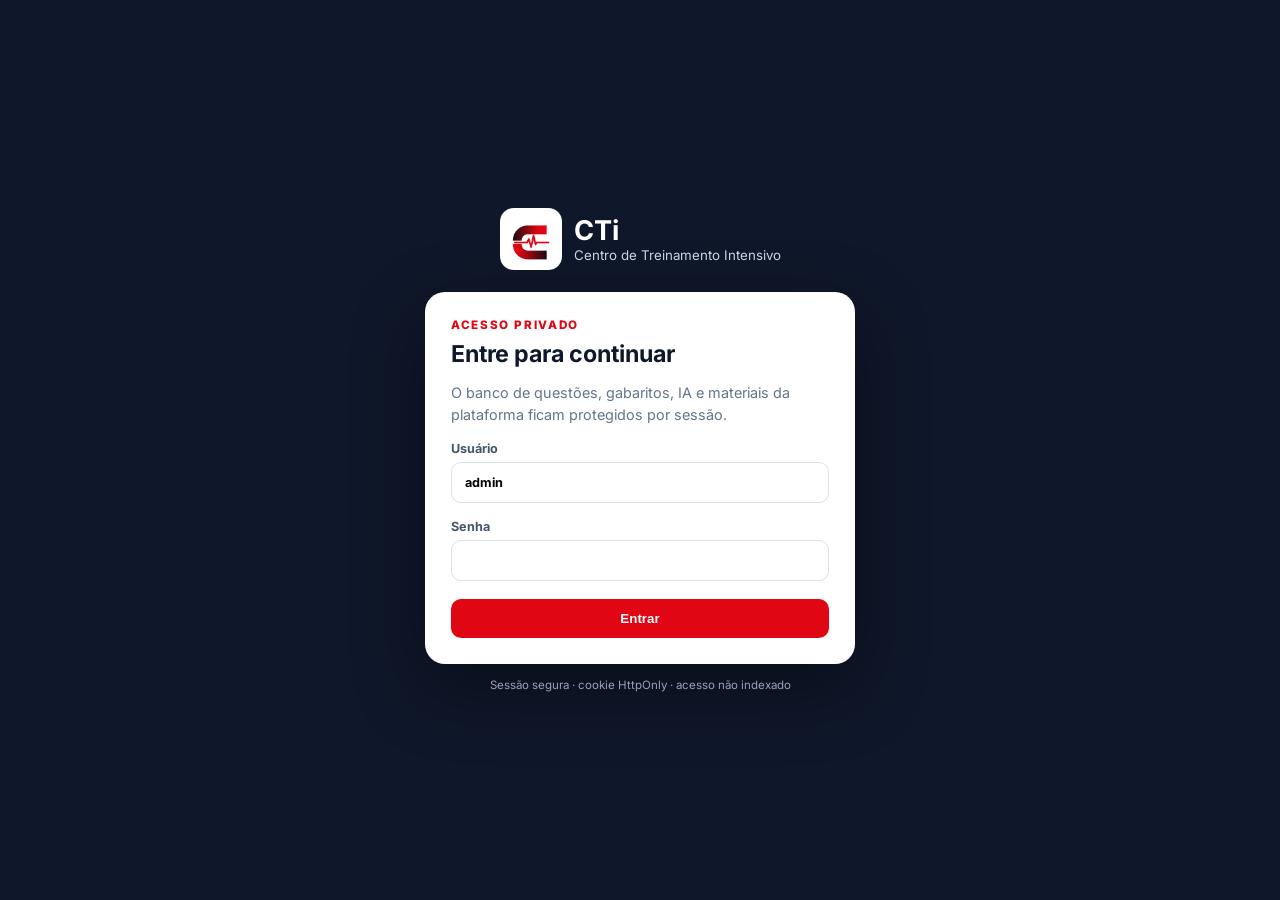
==== static/login.html @ 2bd8fee7 "Add files via upload" ====
<!doctype html>
<html lang="pt-BR">
<head>
<meta charset="utf-8">
<meta name="viewport" content="width=device-width,initial-scale=1,viewport-fit=cover">
<meta name="theme-color" content="#0F172A">
<meta name="robots" content="noindex,nofollow,noarchive">
<title>CTi · Acesso privado</title>
<link rel="icon" type="image/png" href="/static/img/favicon-32.png">
<link rel="preload" href="/static/fonts/inter-latin.woff2" as="font" type="font/woff2" crossorigin>
<style>
@font-face{font-family:Inter;src:url(/static/fonts/inter-latin.woff2) format('woff2');font-display:swap;font-weight:400 800}
*{box-sizing:border-box}body{margin:0;min-height:100svh;display:grid;place-items:center;background:#0f172a;font-family:Inter,system-ui,sans-serif;color:#0f172a;padding:24px}.wrap{width:min(430px,100%)}.brand{display:flex;justify-content:center;align-items:center;gap:12px;margin-bottom:22px;color:#fff}.brand img{width:62px;height:62px}.brand strong{font-size:1.7rem}.brand small{display:block;color:#cbd5e1}.card{background:#fff;border-radius:20px;padding:26px;box-shadow:0 24px 70px #0006}.tag{font-size:.73rem;text-transform:uppercase;letter-spacing:.14em;color:#e10613;font-weight:800}.card h1{font-size:1.45rem;margin:8px 0 6px}.muted{color:#64748b;font-size:.9rem;line-height:1.5}.f{display:block;margin-top:16px;font-size:.79rem;font-weight:700;color:#475569}.f input{width:100%;margin-top:6px;border:1px solid #dbe1ea;border-radius:10px;padding:12px 13px;font:inherit;outline:none;background:#fff}.f input:focus{border-color:#e10613;box-shadow:0 0 0 3px #e1061320}.btn{width:100%;border:0;border-radius:10px;background:#e10613;color:#fff;padding:12px;margin-top:18px;font-weight:800;cursor:pointer}.btn:disabled{opacity:.6;cursor:wait}.err{display:none;background:#fee2e2;color:#991b1b;border-radius:9px;padding:10px 12px;margin-top:12px;font-size:.85rem}.foot{text-align:center;color:#94a3b8;font-size:.72rem;margin-top:14px}.cfg{background:#fff7ed;color:#9a3412;border-radius:9px;padding:10px 12px;margin-top:12px;font-size:.84rem;display:none}@media(max-width:480px){body{padding:16px}.card{padding:22px;border-radius:16px}.brand{justify-content:flex-start}.brand img{width:52px;height:52px}}
</style>
</head>
<body><div class="wrap">
<div class="brand"><img src="/static/img/icon-192.png" alt="CTi"><div><strong>CTi</strong><small>Centro de Treinamento Intensivo</small></div></div>
<div class="card">
<div class="tag">Acesso privado</div><h1>Entre para continuar</h1>
<p class="muted">O banco de questões, gabaritos, IA e materiais da plataforma ficam protegidos por sessão.</p>
<form id="form" autocomplete="on">
<label class="f">Usuário<input id="user" name="username" autocomplete="username" value="admin" required></label>
<label class="f">Senha<input id="pass" name="password" type="password" autocomplete="current-password" required></label>
<button class="btn" id="btn" type="submit">Entrar</button>
<div class="err" id="err"></div><div class="cfg" id="cfg"></div>
</form>
</div><div class="foot">Sessão segura · cookie HttpOnly · acesso não indexado</div>
</div>
<script>
const f=document.getElementById('form'),b=document.getElementById('btn'),e=document.getElementById('err'),c=document.getElementById('cfg');
async function status(){try{const r=await fetch('/api/auth/status',{cache:'no-store'}),j=await r.json();if(j.authenticated)location.replace('/');if(j.configured===false){c.style.display='block';c.textContent='A segurança ainda não foi configurada na hospedagem. Defina CTI_ACCESS_PASSWORD nas variáveis de ambiente da Vercel.';b.disabled=true}}catch{}}
f.addEventListener('submit',async ev=>{ev.preventDefault();e.style.display='none';b.disabled=true;b.textContent='Entrando…';try{const r=await fetch('/api/auth/login',{method:'POST',headers:{'Content-Type':'application/json'},body:JSON.stringify({username:document.getElementById('user').value,password:document.getElementById('pass').value})});const j=await r.json().catch(()=>({}));if(!r.ok)throw new Error(j.detail||'Não foi possível entrar.');location.replace('/')}catch(x){e.textContent=x.message;e.style.display='block';b.disabled=false;b.textContent='Entrar'}});status();
</script></body></html>
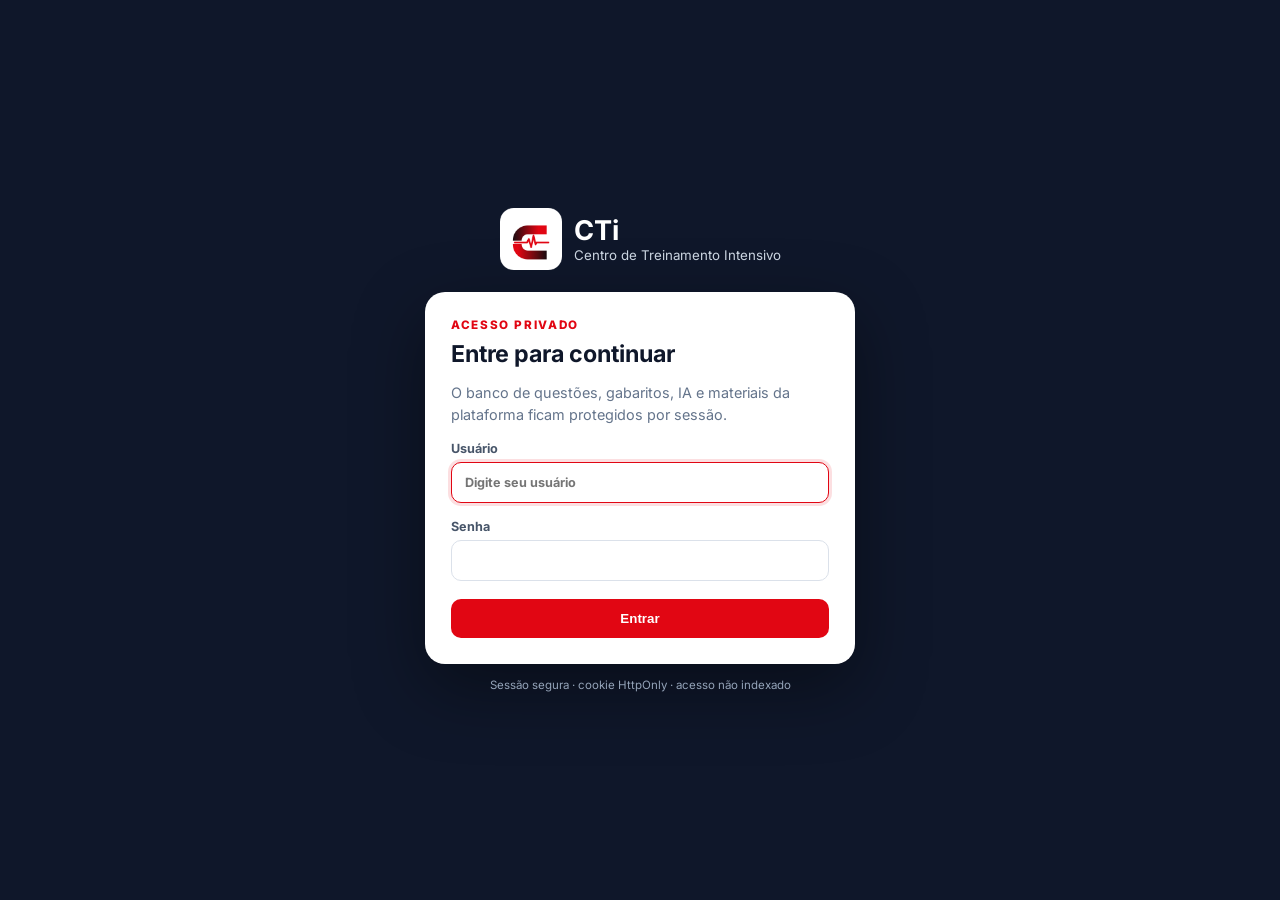
==== commit c0960e40: "Add files via upload" ====
--- a/static/login.html
+++ b/static/login.html
@@ -19,7 +19,7 @@
 <div class="tag">Acesso privado</div><h1>Entre para continuar</h1>
 <p class="muted">O banco de questões, gabaritos, IA e materiais da plataforma ficam protegidos por sessão.</p>
 <form id="form" autocomplete="on">
-<label class="f">Usuário<input id="user" name="username" autocomplete="username" value="admin" required></label>
+<label class="f">Usuário<input id="user" name="username" autocomplete="username" placeholder="Digite seu usuário" autocapitalize="none" spellcheck="false" autofocus required></label>
 <label class="f">Senha<input id="pass" name="password" type="password" autocomplete="current-password" required></label>
 <button class="btn" id="btn" type="submit">Entrar</button>
 <div class="err" id="err"></div><div class="cfg" id="cfg"></div>
@@ -28,6 +28,6 @@
 </div>
 <script>
 const f=document.getElementById('form'),b=document.getElementById('btn'),e=document.getElementById('err'),c=document.getElementById('cfg');
-async function status(){try{const r=await fetch('/api/auth/status',{cache:'no-store'}),j=await r.json();if(j.authenticated)location.replace('/');if(j.configured===false){c.style.display='block';c.textContent='A segurança ainda não foi configurada na hospedagem. Defina CTI_ACCESS_PASSWORD nas variáveis de ambiente da Vercel.';b.disabled=true}}catch{}}
+async function status(){try{const r=await fetch('/api/auth/status',{cache:'no-store'}),j=await r.json();if(j.authenticated)location.replace('/');if(j.configured===false){c.style.display='block';c.textContent='A segurança ainda não foi configurada na hospedagem. Defina CTI_ACCESS_USERNAME e CTI_ACCESS_PASSWORD nas variáveis de ambiente da Vercel.';b.disabled=true}}catch{}}
 f.addEventListener('submit',async ev=>{ev.preventDefault();e.style.display='none';b.disabled=true;b.textContent='Entrando…';try{const r=await fetch('/api/auth/login',{method:'POST',headers:{'Content-Type':'application/json'},body:JSON.stringify({username:document.getElementById('user').value,password:document.getElementById('pass').value})});const j=await r.json().catch(()=>({}));if(!r.ok)throw new Error(j.detail||'Não foi possível entrar.');location.replace('/')}catch(x){e.textContent=x.message;e.style.display='block';b.disabled=false;b.textContent='Entrar'}});status();
 </script></body></html>
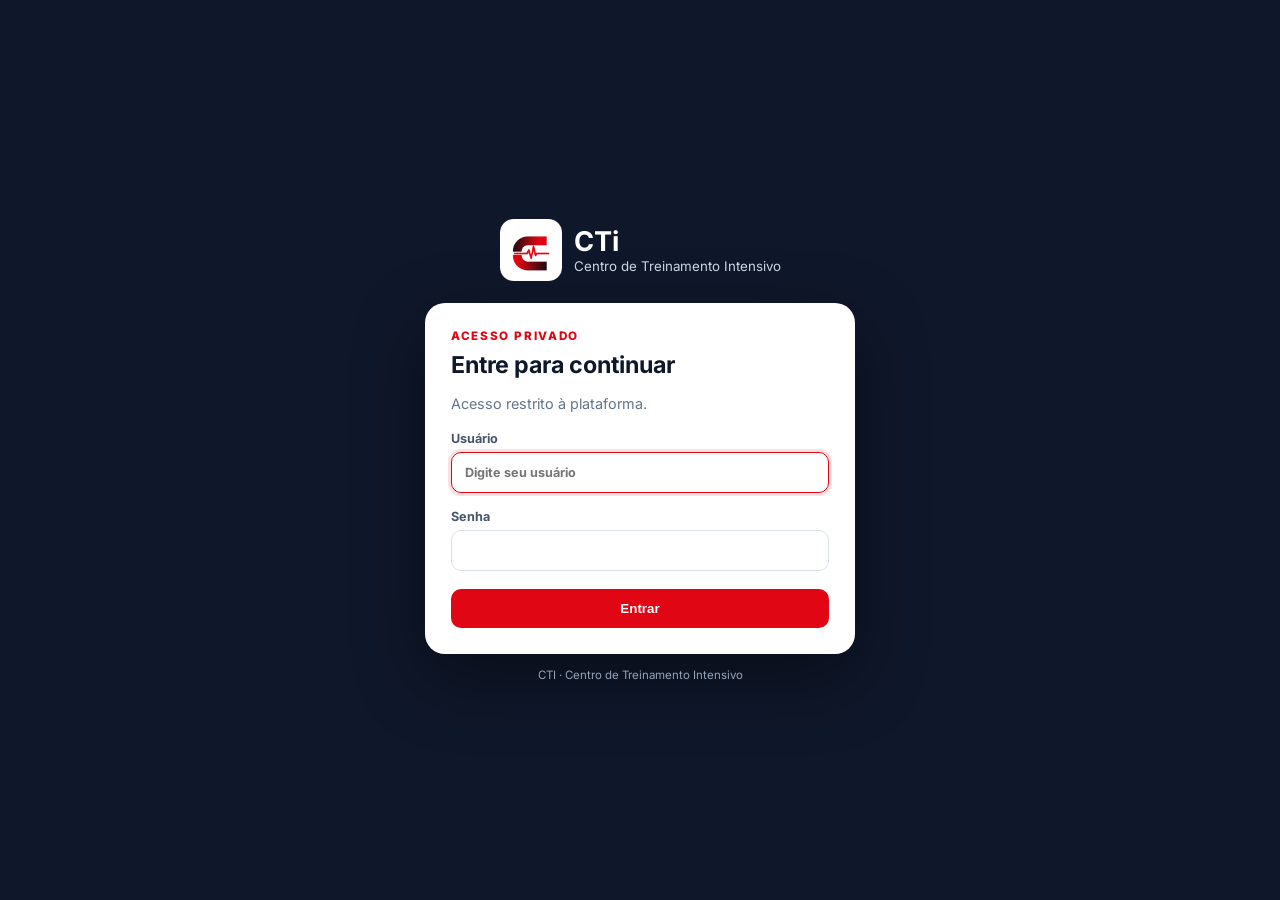
==== commit 3b44df50: "Add files via upload" ====
--- a/static/login.html
+++ b/static/login.html
@@ -8,26 +8,19 @@
 <title>CTi · Acesso privado</title>
 <link rel="icon" type="image/png" href="/static/img/favicon-32.png">
 <link rel="preload" href="/static/fonts/inter-latin.woff2" as="font" type="font/woff2" crossorigin>
-<style>
-@font-face{font-family:Inter;src:url(/static/fonts/inter-latin.woff2) format('woff2');font-display:swap;font-weight:400 800}
-*{box-sizing:border-box}body{margin:0;min-height:100svh;display:grid;place-items:center;background:#0f172a;font-family:Inter,system-ui,sans-serif;color:#0f172a;padding:24px}.wrap{width:min(430px,100%)}.brand{display:flex;justify-content:center;align-items:center;gap:12px;margin-bottom:22px;color:#fff}.brand img{width:62px;height:62px}.brand strong{font-size:1.7rem}.brand small{display:block;color:#cbd5e1}.card{background:#fff;border-radius:20px;padding:26px;box-shadow:0 24px 70px #0006}.tag{font-size:.73rem;text-transform:uppercase;letter-spacing:.14em;color:#e10613;font-weight:800}.card h1{font-size:1.45rem;margin:8px 0 6px}.muted{color:#64748b;font-size:.9rem;line-height:1.5}.f{display:block;margin-top:16px;font-size:.79rem;font-weight:700;color:#475569}.f input{width:100%;margin-top:6px;border:1px solid #dbe1ea;border-radius:10px;padding:12px 13px;font:inherit;outline:none;background:#fff}.f input:focus{border-color:#e10613;box-shadow:0 0 0 3px #e1061320}.btn{width:100%;border:0;border-radius:10px;background:#e10613;color:#fff;padding:12px;margin-top:18px;font-weight:800;cursor:pointer}.btn:disabled{opacity:.6;cursor:wait}.err{display:none;background:#fee2e2;color:#991b1b;border-radius:9px;padding:10px 12px;margin-top:12px;font-size:.85rem}.foot{text-align:center;color:#94a3b8;font-size:.72rem;margin-top:14px}.cfg{background:#fff7ed;color:#9a3412;border-radius:9px;padding:10px 12px;margin-top:12px;font-size:.84rem;display:none}@media(max-width:480px){body{padding:16px}.card{padding:22px;border-radius:16px}.brand{justify-content:flex-start}.brand img{width:52px;height:52px}}
-</style>
+<link rel="stylesheet" href="/static/login.css">
 </head>
 <body><div class="wrap">
 <div class="brand"><img src="/static/img/icon-192.png" alt="CTi"><div><strong>CTi</strong><small>Centro de Treinamento Intensivo</small></div></div>
 <div class="card">
 <div class="tag">Acesso privado</div><h1>Entre para continuar</h1>
-<p class="muted">O banco de questões, gabaritos, IA e materiais da plataforma ficam protegidos por sessão.</p>
+<p class="muted">Acesso restrito à plataforma.</p>
 <form id="form" autocomplete="on">
 <label class="f">Usuário<input id="user" name="username" autocomplete="username" placeholder="Digite seu usuário" autocapitalize="none" spellcheck="false" autofocus required></label>
 <label class="f">Senha<input id="pass" name="password" type="password" autocomplete="current-password" required></label>
 <button class="btn" id="btn" type="submit">Entrar</button>
 <div class="err" id="err"></div><div class="cfg" id="cfg"></div>
 </form>
-</div><div class="foot">Sessão segura · cookie HttpOnly · acesso não indexado</div>
+</div><div class="foot">CTI · Centro de Treinamento Intensivo</div>
 </div>
-<script>
-const f=document.getElementById('form'),b=document.getElementById('btn'),e=document.getElementById('err'),c=document.getElementById('cfg');
-async function status(){try{const r=await fetch('/api/auth/status',{cache:'no-store'}),j=await r.json();if(j.authenticated)location.replace('/');if(j.configured===false){c.style.display='block';c.textContent='A segurança ainda não foi configurada na hospedagem. Defina CTI_ACCESS_USERNAME e CTI_ACCESS_PASSWORD nas variáveis de ambiente da Vercel.';b.disabled=true}}catch{}}
-f.addEventListener('submit',async ev=>{ev.preventDefault();e.style.display='none';b.disabled=true;b.textContent='Entrando…';try{const r=await fetch('/api/auth/login',{method:'POST',headers:{'Content-Type':'application/json'},body:JSON.stringify({username:document.getElementById('user').value,password:document.getElementById('pass').value})});const j=await r.json().catch(()=>({}));if(!r.ok)throw new Error(j.detail||'Não foi possível entrar.');location.replace('/')}catch(x){e.textContent=x.message;e.style.display='block';b.disabled=false;b.textContent='Entrar'}});status();
-</script></body></html>
+<script src="/static/login.js" defer></script></body></html>
--- a/static/login.css
+++ b/static/login.css
@@ -0,0 +1,2 @@
+@font-face{font-family:Inter;src:url(/static/fonts/inter-latin.woff2) format('woff2');font-display:swap;font-weight:400 800}
+*{box-sizing:border-box}body{margin:0;min-height:100svh;display:grid;place-items:center;background:#0f172a;font-family:Inter,system-ui,sans-serif;color:#0f172a;padding:24px}.wrap{width:min(430px,100%)}.brand{display:flex;justify-content:center;align-items:center;gap:12px;margin-bottom:22px;color:#fff}.brand img{width:62px;height:62px}.brand strong{font-size:1.7rem}.brand small{display:block;color:#cbd5e1}.card{background:#fff;border-radius:20px;padding:26px;box-shadow:0 24px 70px #0006}.tag{font-size:.73rem;text-transform:uppercase;letter-spacing:.14em;color:#e10613;font-weight:800}.card h1{font-size:1.45rem;margin:8px 0 6px}.muted{color:#64748b;font-size:.9rem;line-height:1.5}.f{display:block;margin-top:16px;font-size:.79rem;font-weight:700;color:#475569}.f input{width:100%;margin-top:6px;border:1px solid #dbe1ea;border-radius:10px;padding:12px 13px;font:inherit;outline:none;background:#fff}.f input:focus{border-color:#e10613;box-shadow:0 0 0 3px #e1061320}.btn{width:100%;border:0;border-radius:10px;background:#e10613;color:#fff;padding:12px;margin-top:18px;font-weight:800;cursor:pointer}.btn:disabled{opacity:.6;cursor:wait}.err{display:none;background:#fee2e2;color:#991b1b;border-radius:9px;padding:10px 12px;margin-top:12px;font-size:.85rem}.foot{text-align:center;color:#94a3b8;font-size:.72rem;margin-top:14px}.cfg{background:#fff7ed;color:#9a3412;border-radius:9px;padding:10px 12px;margin-top:12px;font-size:.84rem;display:none}@media(max-width:480px){body{padding:16px}.card{padding:22px;border-radius:16px}.brand{justify-content:flex-start}.brand img{width:52px;height:52px}}
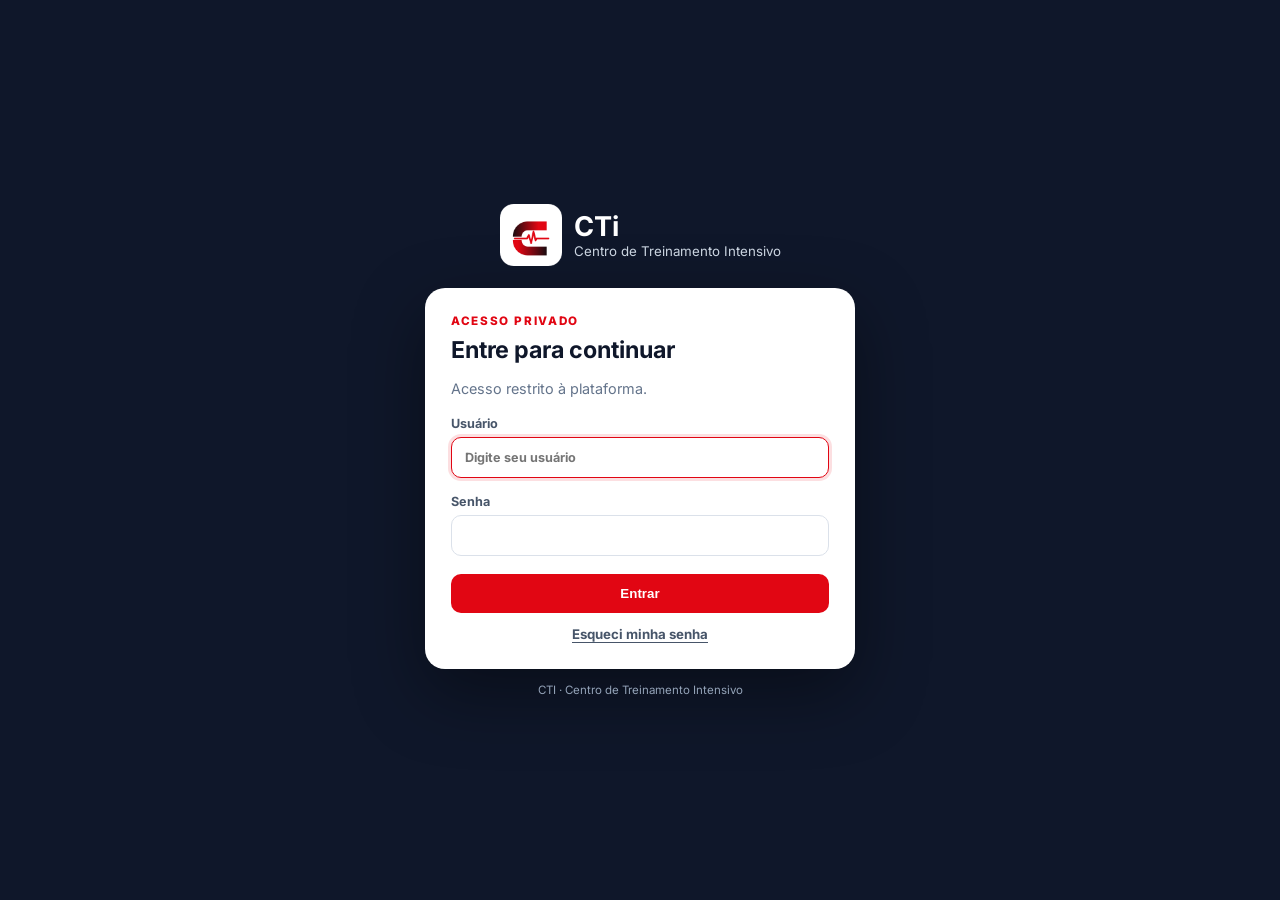
==== commit 449153d2: "Add files via upload" ====
--- a/static/login.html
+++ b/static/login.html
@@ -19,8 +19,21 @@
 <label class="f">Usuário<input id="user" name="username" autocomplete="username" placeholder="Digite seu usuário" autocapitalize="none" spellcheck="false" autofocus required></label>
 <label class="f">Senha<input id="pass" name="password" type="password" autocomplete="current-password" required></label>
 <button class="btn" id="btn" type="submit">Entrar</button>
+<button class="linkbtn" id="forgot" type="button">Esqueci minha senha</button>
 <div class="err" id="err"></div><div class="cfg" id="cfg"></div>
 </form>
+<div class="recovery" id="recovery" hidden>
+<div class="divider"><span>Recuperar acesso</span></div>
+<p class="muted">Use sua chave de recuperação administrativa. Ela libera uma sessão temporária para você entrar e trocar a senha principal na Vercel.</p>
+<form id="recoveryForm" autocomplete="off">
+<label class="f">Usuário<input id="recoveryUser" name="recovery_username" autocomplete="username" placeholder="Digite seu usuário" autocapitalize="none" spellcheck="false" required></label>
+<label class="f">Chave de recuperação<input id="recoveryCode" name="recovery_code" type="password" autocomplete="off" required></label>
+<button class="btn secondary" id="recoveryBtn" type="submit">Recuperar acesso</button>
+<button class="linkbtn" id="backLogin" type="button">Voltar ao login</button>
+<div class="err" id="recoveryErr"></div>
+<div class="ok" id="recoveryOk"></div>
+</form>
+</div>
 </div><div class="foot">CTI · Centro de Treinamento Intensivo</div>
 </div>
 <script src="/static/login.js" defer></script></body></html>
--- a/static/login.css
+++ b/static/login.css
@@ -1,2 +1,3 @@
 @font-face{font-family:Inter;src:url(/static/fonts/inter-latin.woff2) format('woff2');font-display:swap;font-weight:400 800}
 *{box-sizing:border-box}body{margin:0;min-height:100svh;display:grid;place-items:center;background:#0f172a;font-family:Inter,system-ui,sans-serif;color:#0f172a;padding:24px}.wrap{width:min(430px,100%)}.brand{display:flex;justify-content:center;align-items:center;gap:12px;margin-bottom:22px;color:#fff}.brand img{width:62px;height:62px}.brand strong{font-size:1.7rem}.brand small{display:block;color:#cbd5e1}.card{background:#fff;border-radius:20px;padding:26px;box-shadow:0 24px 70px #0006}.tag{font-size:.73rem;text-transform:uppercase;letter-spacing:.14em;color:#e10613;font-weight:800}.card h1{font-size:1.45rem;margin:8px 0 6px}.muted{color:#64748b;font-size:.9rem;line-height:1.5}.f{display:block;margin-top:16px;font-size:.79rem;font-weight:700;color:#475569}.f input{width:100%;margin-top:6px;border:1px solid #dbe1ea;border-radius:10px;padding:12px 13px;font:inherit;outline:none;background:#fff}.f input:focus{border-color:#e10613;box-shadow:0 0 0 3px #e1061320}.btn{width:100%;border:0;border-radius:10px;background:#e10613;color:#fff;padding:12px;margin-top:18px;font-weight:800;cursor:pointer}.btn:disabled{opacity:.6;cursor:wait}.err{display:none;background:#fee2e2;color:#991b1b;border-radius:9px;padding:10px 12px;margin-top:12px;font-size:.85rem}.foot{text-align:center;color:#94a3b8;font-size:.72rem;margin-top:14px}.cfg{background:#fff7ed;color:#9a3412;border-radius:9px;padding:10px 12px;margin-top:12px;font-size:.84rem;display:none}@media(max-width:480px){body{padding:16px}.card{padding:22px;border-radius:16px}.brand{justify-content:flex-start}.brand img{width:52px;height:52px}}
+.linkbtn{display:block;margin:12px auto 0;border:0;background:transparent;color:#475569;font:inherit;font-size:.83rem;font-weight:700;cursor:pointer;text-decoration:underline;text-underline-offset:3px}.linkbtn:hover{color:#e10613}.recovery[hidden]{display:none}.divider{display:flex;align-items:center;gap:10px;margin:4px 0 12px;color:#64748b;font-size:.76rem;font-weight:800;text-transform:uppercase;letter-spacing:.08em}.divider:before,.divider:after{content:"";height:1px;background:#e2e8f0;flex:1}.secondary{background:#0f172a}.ok{display:none;background:#dcfce7;color:#166534;border-radius:9px;padding:10px 12px;margin-top:12px;font-size:.85rem}.recovery .muted{margin-top:0}
